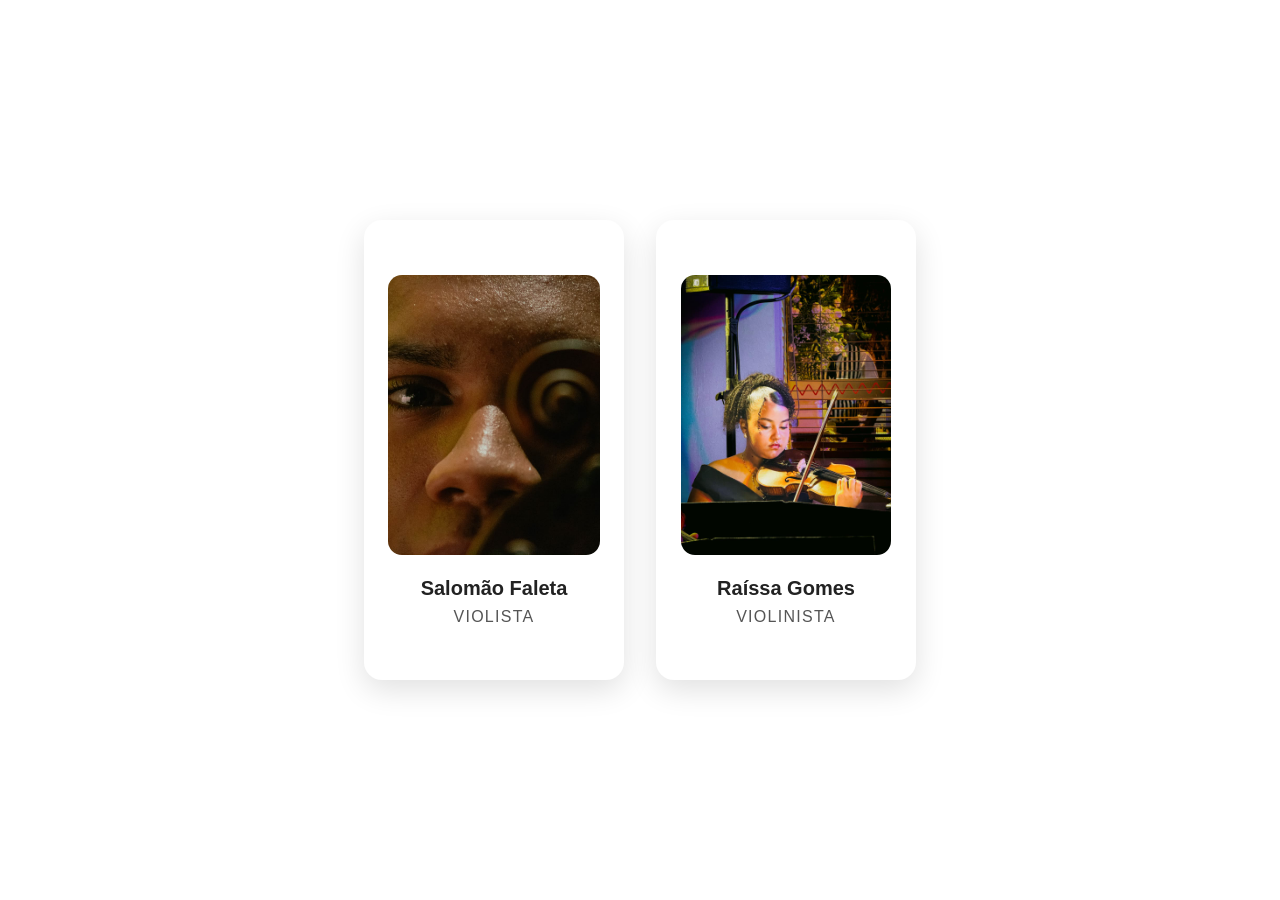
==== index.html @ 12d75437 "Initial commit" ====
<!DOCTYPE html>
<html lang="pt-BR">
  <head>
    <meta charset="UTF-8" />
    <meta name="viewport" content="width=device-width, initial-scale=1.0" />
    <title>Currículo</title>
    <link rel="stylesheet" href="assets/style.css" />
  </head>
  <body>
    <main class="container">
      <section class="card">
        <a href="assets/cv/salomao.pdf" target="_blank" rel="noopener noreferrer">
          <img src="assets/img/salomao.jpeg" alt="Foto de Salomão Faleta" />
        </a>
        <h1><a href="assets/cv/salomao.pdf" target="_blank" rel="noopener noreferrer">Salomão Faleta</a></h1>
        <p>Violista</p>
      </section>

      <section class="card">
        <a href="assets/cv/raissa.pdf" target="_blank" rel="noopener noreferrer">
          <img src="assets/img/raissa.jpeg" alt="Foto de Raíssa Gomes" />
        </a>
        <h1><a href="assets/cv/raissa.pdf" target="_blank" rel="noopener noreferrer">Raíssa Gomes</a></h1>
        <p>Violinista</p>
      </section>
    </main>
  </body>
</html>
---- assets/style.css ----
* {
  box-sizing: border-box;
}

body {
  margin: 0;
  min-height: 100vh;
  background: #ffffff;
  font-family: Arial, Helvetica, sans-serif;
  display: flex;
  justify-content: center;
  align-items: center;
  padding: 24px;
}

.container {
  display: flex;
  justify-content: center;
  align-items: center;
  gap: 32px;
  width: 100%;
  max-width: 900px;
}

.card {
  width: min(100%, 260px);
  min-height: 460px;
  background: #ffffff;
  border-radius: 18px;
  box-shadow: 0 10px 30px rgba(0, 0, 0, 0.12);
  display: flex;
  flex-direction: column;
  align-items: center;
  justify-content: center;
  padding: 24px;
  text-align: center;
}

.card img {
  width: 100%;
  max-width: 220px;
  height: 280px;
  object-fit: cover;
  border-radius: 14px;
  margin-bottom: 18px;
  transition: transform 0.3s ease, box-shadow 0.3s ease;
}

.card:hover img {
  transform: translateY(-6px);
  box-shadow: 0 10px 20px rgba(0, 0, 0, 0.18);
}

.card h1 {
  margin: 0 0 8px;
  font-size: 20px;
  color: #222222;
}

.card h1 a {
  color: inherit;
  text-decoration: none;
}

.card p {
  margin: 0;
  font-size: 16px;
  color: #555555;
  text-transform: uppercase;
  letter-spacing: 0.08em;
}

@media (max-width: 700px) {
  body {
    padding: 16px;
  }

  .container {
    flex-direction: column;
    gap: 20px;
  }

  .card {
    width: 100%;
    max-width: 320px;
    min-height: auto;
    padding: 20px;
  }

  .card img {
    max-width: 100%;
    height: 260px;
  }
}
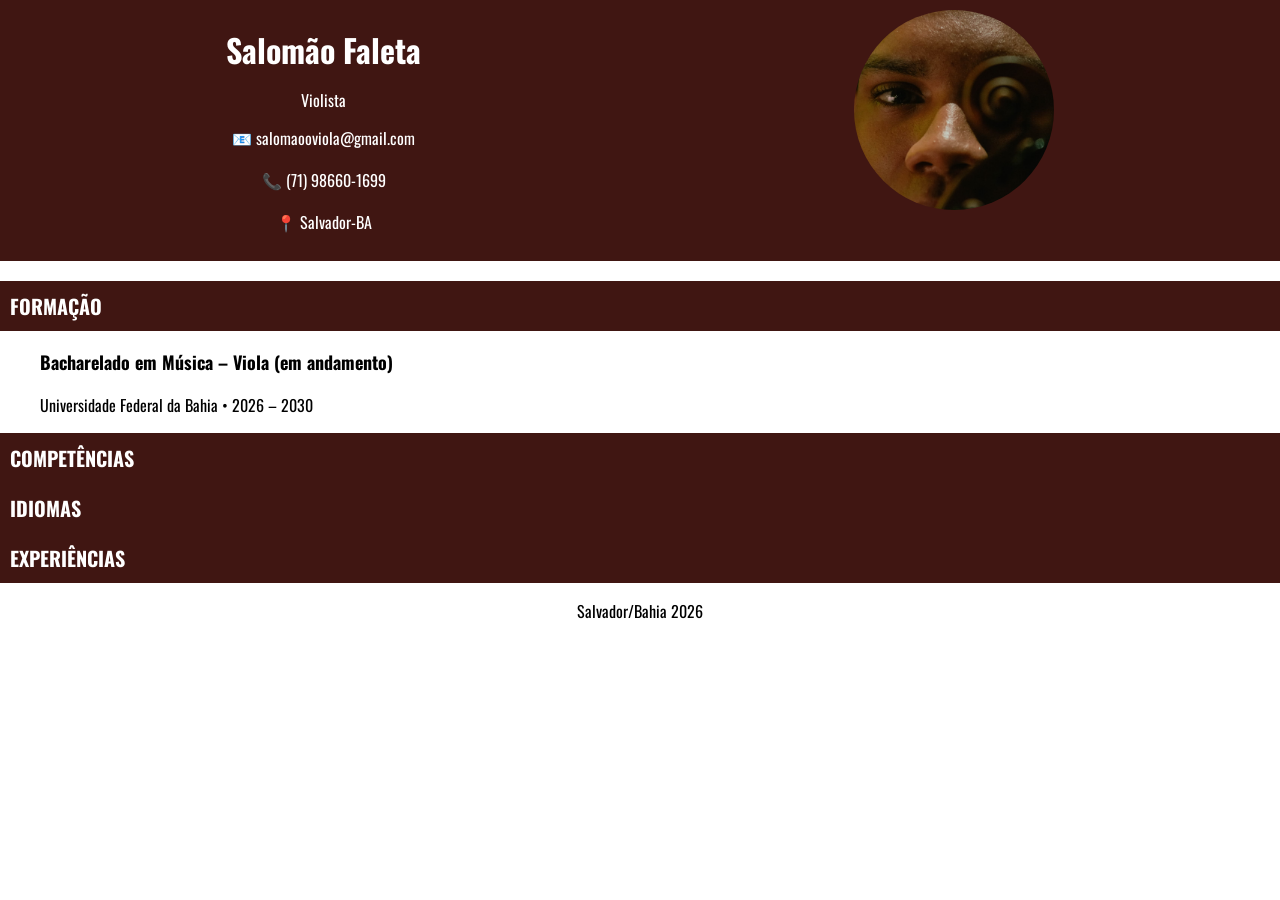
==== commit bd3ea739: "deixando o header automatico" ====
--- a/index.html
+++ b/index.html
@@ -1,28 +1,65 @@
 <!DOCTYPE html>
-<html lang="pt-BR">
-  <head>
-    <meta charset="UTF-8" />
-    <meta name="viewport" content="width=device-width, initial-scale=1.0" />
-    <title>Currículo</title>
-    <link rel="stylesheet" href="assets/style.css" />
-  </head>
-  <body>
-    <main class="container">
-      <section class="card">
-        <a href="assets/cv/salomao.pdf" target="_blank" rel="noopener noreferrer">
-          <img src="assets/img/salomao.jpeg" alt="Foto de Salomão Faleta" />
-        </a>
-        <h1><a href="assets/cv/salomao.pdf" target="_blank" rel="noopener noreferrer">Salomão Faleta</a></h1>
-        <p>Violista</p>
-      </section>
+<html lang="en">
 
-      <section class="card">
-        <a href="assets/cv/raissa.pdf" target="_blank" rel="noopener noreferrer">
-          <img src="assets/img/raissa.jpeg" alt="Foto de Raíssa Gomes" />
-        </a>
-        <h1><a href="assets/cv/raissa.pdf" target="_blank" rel="noopener noreferrer">Raíssa Gomes</a></h1>
-        <p>Violinista</p>
-      </section>
-    </main>
-  </body>
-</html>
+<head>
+    <meta charset="UTF-8">
+    <meta name="viewport" content="width=device-width, initial-scale=1.0">
+    <link rel="stylesheet" href="assets/style.css">
+    <link rel="stylesheet" href="assets/print.css">
+    <title>Modelo Currículo</title>
+</head>
+
+<body>
+
+    <div class="container">
+        <header>
+            <div class="infors">
+                <div class="infor_pessoais">
+                    <h1 id="nome"></h1>
+                    <p id="cargo"></p>
+                </div>
+                <div class="infor_contato">
+                    <p id="email"></p>
+                    <p id="telefone"></p>
+                    <p id="cidade"></p>
+                </div>
+            </div>
+
+            <div class="foto">
+                <img src="" alt="Salomão Faleta" id="foto">
+            </div>
+        </header>
+
+        <aside class="aside-formacao">
+            <h1 class="aside-h1">Formação</h1>
+
+            <ul>
+                <li> <p>Bacharelado em Música – Viola (em andamento)</p> </li>
+                <li> <p>Universidade Federal da Bahia • 2026 – 2030</p> </li>
+            </ul>
+
+        </aside>
+
+        <aside class="aside-competencias">
+            <h1 class="aside-h1">Competências</h1>
+        </aside>
+
+        <aside class="aside-idiomas">
+            <h1 class="aside-h1">Idiomas</h1>
+        </aside>
+
+        <aside class="aside-experiencias">
+            <h1 class="aside-h1">Experiências</h1>
+        </aside>
+
+
+
+        <footer>
+            <p>Salvador/Bahia 2026</p>
+        </footer>
+
+    </div>
+
+    <script src="assets/script.js"></script>
+</body>
+</html>
--- a/assets/style.css
+++ b/assets/style.css
@@ -1,94 +1,106 @@
+@import url('https://fonts.googleapis.com/css2?family=Oswald:wght@200..700&display=swap');
+:root {
+    --corTarget: #401612;
+    --corText: white;
+
+    --MainFont: "Oswald", sans-serif;
+}
+
 * {
-  box-sizing: border-box;
+    box-sizing: border-box;
 }
 
 body {
-  margin: 0;
-  min-height: 100vh;
-  background: #ffffff;
-  font-family: Arial, Helvetica, sans-serif;
-  display: flex;
-  justify-content: center;
-  align-items: center;
-  padding: 24px;
+    padding: 0;
+    margin: 0;
+    display: flex;
+    justify-content: center;
+    align-items: center;
+    font-family: var(--MainFont);
 }
 
 .container {
-  display: flex;
-  justify-content: center;
-  align-items: center;
-  gap: 32px;
-  width: 100%;
-  max-width: 900px;
+    width: 100vw;
+    /* background-color: red; */
 }
 
-.card {
-  width: min(100%, 260px);
-  min-height: 460px;
-  background: #ffffff;
-  border-radius: 18px;
-  box-shadow: 0 10px 30px rgba(0, 0, 0, 0.12);
-  display: flex;
-  flex-direction: column;
-  align-items: center;
-  justify-content: center;
-  padding: 24px;
-  text-align: center;
+header {
+    display: flex;
+    justify-content: space-around;
+    padding: 10px;
+    color: var(--corText);
+    background-color: var(--corTarget);
+    margin-bottom: 20px;
 }
 
-.card img {
-  width: 100%;
-  max-width: 220px;
-  height: 280px;
-  object-fit: cover;
-  border-radius: 14px;
-  margin-bottom: 18px;
-  transition: transform 0.3s ease, box-shadow 0.3s ease;
+.infors {
+    text-align: center;
 }
 
-.card:hover img {
-  transform: translateY(-6px);
-  box-shadow: 0 10px 20px rgba(0, 0, 0, 0.18);
+.infor_pessoais {
+    line-height: 1.2;
 }
 
-.card h1 {
-  margin: 0 0 8px;
-  font-size: 20px;
-  color: #222222;
+.infor_contato {
+    line-height: 1.6;
 }
 
-.card h1 a {
-  color: inherit;
-  text-decoration: none;
+#foto {
+    width: 200px;
+    height: 200px;
+    object-fit: cover;
+    border-radius: 50%;
 }
 
-.card p {
-  margin: 0;
-  font-size: 16px;
-  color: #555555;
-  text-transform: uppercase;
-  letter-spacing: 0.08em;
+aside {
+    height: auto;
 }
 
-@media (max-width: 700px) {
-  body {
-    padding: 16px;
-  }
+.aside-h1 {
+    font-size: 20px;
+    text-transform: uppercase;
+    background-color: var(--corTarget);
+    color: var(--corText);
+    margin: 0px;
+    padding: 10px;
+}
 
-  .container {
-    flex-direction: column;
-    gap: 20px;
-  }
+ul {
+    list-style: none;
+}
 
-  .card {
-    width: 100%;
-    max-width: 320px;
-    min-height: auto;
-    padding: 20px;
-  }
+ul li:first-child p {
+    font-weight: bold;
+    font-size: 18px;
+}
 
-  .card img {
-    max-width: 100%;
-    height: 260px;
-  }
+/* .aside-formaçao { height: auto;} */
+
+.aside-competencias {}
+
+.aside-idiomas {}
+
+.aside-experiencias {}
+
+
+
+footer{
+    text-align: center;
 }
+
+
+
+@media(max-width: 500px) {
+    .infor_pessoais h1 {
+        font-size: 25px;
+    }
+
+    .infor_contato {
+        font-size: 12px;
+    }
+
+    #foto {
+        width: 150px;
+        height: 150px;
+    }
+}
--- a/assets/print.css
+++ b/assets/print.css
@@ -0,0 +1,9 @@
+@media print {
+    * {
+        visibility: visible !important;
+    }
+
+    body {
+        overflow: visible !important;
+    }
+}
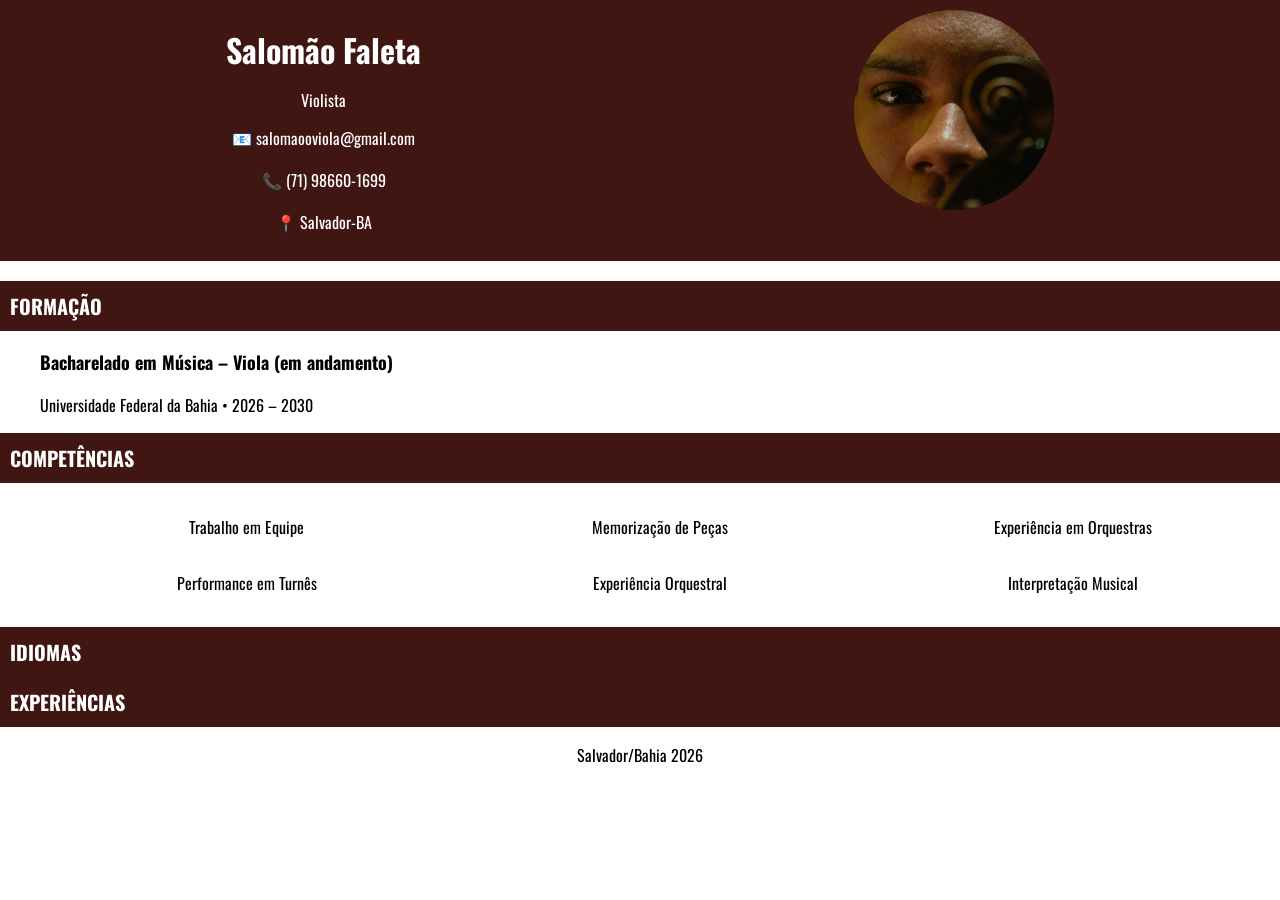
==== commit 3474d4b4: "seção de competencias 1" ====
--- a/index.html
+++ b/index.html
@@ -6,7 +6,7 @@
     <meta name="viewport" content="width=device-width, initial-scale=1.0">
     <link rel="stylesheet" href="assets/style.css">
     <link rel="stylesheet" href="assets/print.css">
-    <title>Modelo Currículo</title>
+    <title>Currículo | Salomão Faleta</title>
 </head>
 
 <body>
@@ -34,14 +34,24 @@
             <h1 class="aside-h1">Formação</h1>
 
             <ul>
-                <li> <p>Bacharelado em Música – Viola (em andamento)</p> </li>
-                <li> <p>Universidade Federal da Bahia • 2026 – 2030</p> </li>
+                <li> <p id="curso"></p> </li>
+                <li> <p id="ufba"></p> </li>
             </ul>
 
         </aside>
 
         <aside class="aside-competencias">
             <h1 class="aside-h1">Competências</h1>
+
+            <ul>
+                <li> <p id="competencia1">Trabalho em Equipe</p> </li>
+                <li> <p id="competencia2">Memorização de Peças </p> </li>
+                <li> <p id="competencia3">Experiência em Orquestras</p> </li>
+                <li> <p id="competencia4">Performance em Turnês </p> </li>
+                <li> <p id="competencia5">Experiência Orquestral</p> </li>
+                <li> <p id="competencia6">Interpretação Musical</p> </li>
+            </ul>
+               
         </aside>
 
         <aside class="aside-idiomas">
--- a/assets/style.css
+++ b/assets/style.css
@@ -1,4 +1,5 @@
 @import url('https://fonts.googleapis.com/css2?family=Oswald:wght@200..700&display=swap');
+
 :root {
     --corTarget: #401612;
     --corText: white;
@@ -8,6 +9,9 @@
 
 * {
     box-sizing: border-box;
+    /* padding: 0;
+    margin: 0; 
+    OPTEI EM NÃO ZERAR, CASO DER ALGO ERRDO POSSO VER SE TEM RELAÇÃO AQUI */
 }
 
 body {
@@ -69,14 +73,23 @@
     list-style: none;
 }
 
-ul li:first-child p {
+.aside-formacao ul li:first-child p {
     font-weight: bold;
     font-size: 18px;
 }
 
 /* .aside-formaçao { height: auto;} */
 
-.aside-competencias {}
+.aside-competencias {
+    display: flex;
+    flex-direction: column;
+}
+
+.aside-competencias ul {
+    display: grid;
+    grid-template-columns: repeat(3, 1fr);
+    text-align: center;
+}
 
 .aside-idiomas {}
 
@@ -84,10 +97,17 @@
 
 
 
-footer{
+footer {
     text-align: center;
 }
 
+@media(width <= 600px) {
+
+    .aside-competencias ul {
+        grid-template-columns: repeat(1, 1fr);
+       
+    }
+}
 
 
 @media(max-width: 500px) {
--- a/assets/print.css
+++ b/assets/print.css
@@ -1,3 +1,8 @@
+@page {
+    size: A4;
+    margin: 0cm;
+}
+
 @media print {
     * {
         visibility: visible !important;
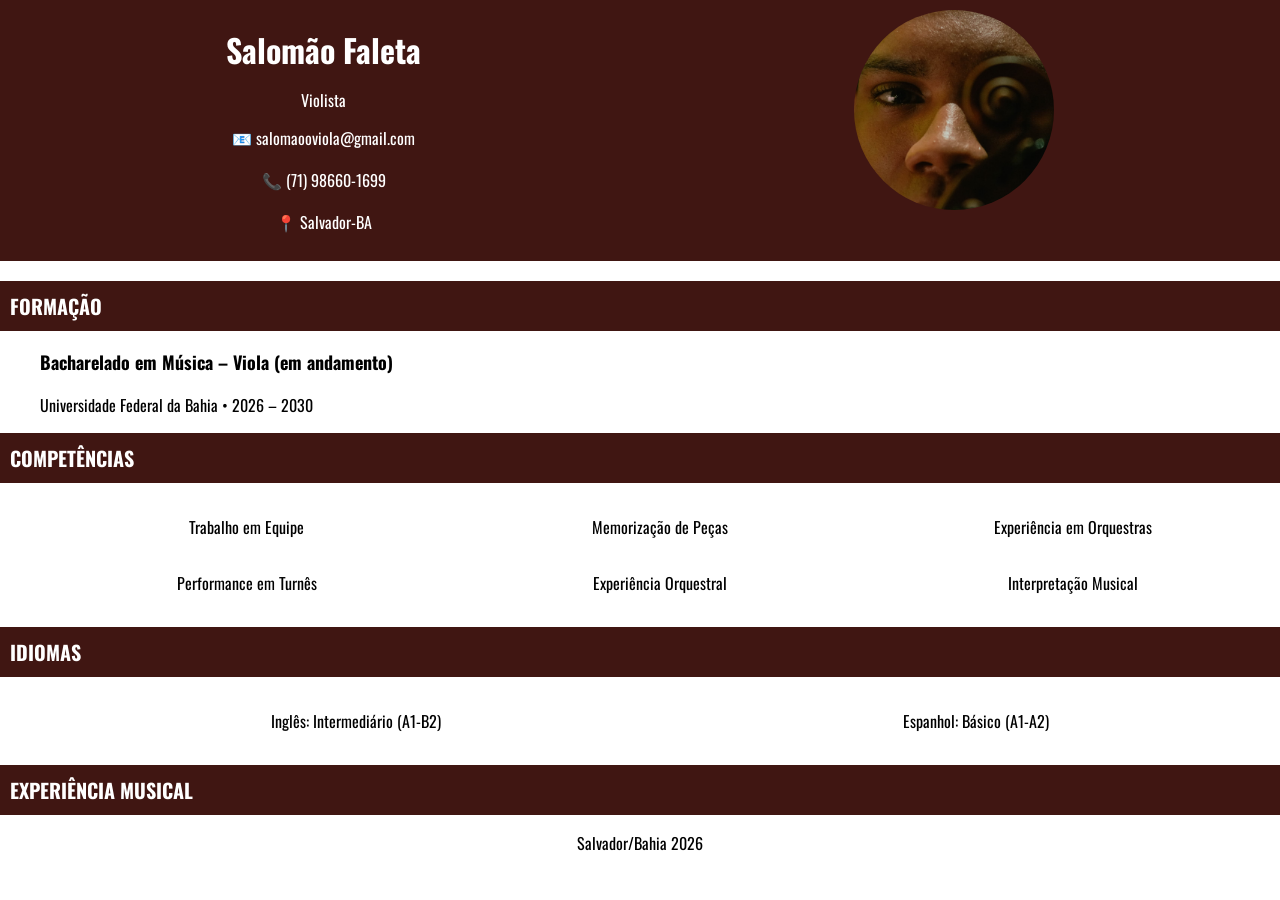
==== commit 429c885d: "habilidades e idomas ok 2" ====
--- a/index.html
+++ b/index.html
@@ -1,5 +1,5 @@
 <!DOCTYPE html>
-<html lang="en">
+<html lang="pt-BR">
 
 <head>
     <meta charset="UTF-8">
@@ -10,7 +10,6 @@
 </head>
 
 <body>
-
     <div class="container">
         <header>
             <div class="infors">
@@ -24,7 +23,6 @@
                     <p id="cidade"></p>
                 </div>
             </div>
-
             <div class="foto">
                 <img src="" alt="Salomão Faleta" id="foto">
             </div>
@@ -32,34 +30,30 @@
 
         <aside class="aside-formacao">
             <h1 class="aside-h1">Formação</h1>
-
             <ul>
-                <li> <p id="curso"></p> </li>
-                <li> <p id="ufba"></p> </li>
+                <li>
+                    <p id="curso"></p>
+                </li>
+                <li>
+                    <p id="ufba"></p>
+                </li>
             </ul>
-
         </aside>
 
         <aside class="aside-competencias">
             <h1 class="aside-h1">Competências</h1>
-
-            <ul>
-                <li> <p id="competencia1">Trabalho em Equipe</p> </li>
-                <li> <p id="competencia2">Memorização de Peças </p> </li>
-                <li> <p id="competencia3">Experiência em Orquestras</p> </li>
-                <li> <p id="competencia4">Performance em Turnês </p> </li>
-                <li> <p id="competencia5">Experiência Orquestral</p> </li>
-                <li> <p id="competencia6">Interpretação Musical</p> </li>
-            </ul>
-               
+            <ul id="lista-competencias"></ul>
         </aside>
 
         <aside class="aside-idiomas">
             <h1 class="aside-h1">Idiomas</h1>
+            <ul id="lista-idiomas"></ul>
         </aside>
 
         <aside class="aside-experiencias">
-            <h1 class="aside-h1">Experiências</h1>
+            <h1 class="aside-h1">Experiência Musical</h1>
+
+
         </aside>
 
 
@@ -72,4 +66,5 @@
 
     <script src="assets/script.js"></script>
 </body>
+
 </html>
--- a/assets/style.css
+++ b/assets/style.css
@@ -85,15 +85,22 @@
     flex-direction: column;
 }
 
-.aside-competencias ul {
+.aside-competencias ul{
     display: grid;
     grid-template-columns: repeat(3, 1fr);
     text-align: center;
 }
 
-.aside-idiomas {}
+.aside-idiomas ul{
+    display: flex;
+    justify-content: space-around;
+    flex-wrap: wrap;
+    
+}
 
-.aside-experiencias {}
+.aside-experiencias {
+    
+}
 
 
 
@@ -109,7 +116,6 @@
     }
 }
 
-
 @media(max-width: 500px) {
     .infor_pessoais h1 {
         font-size: 25px;
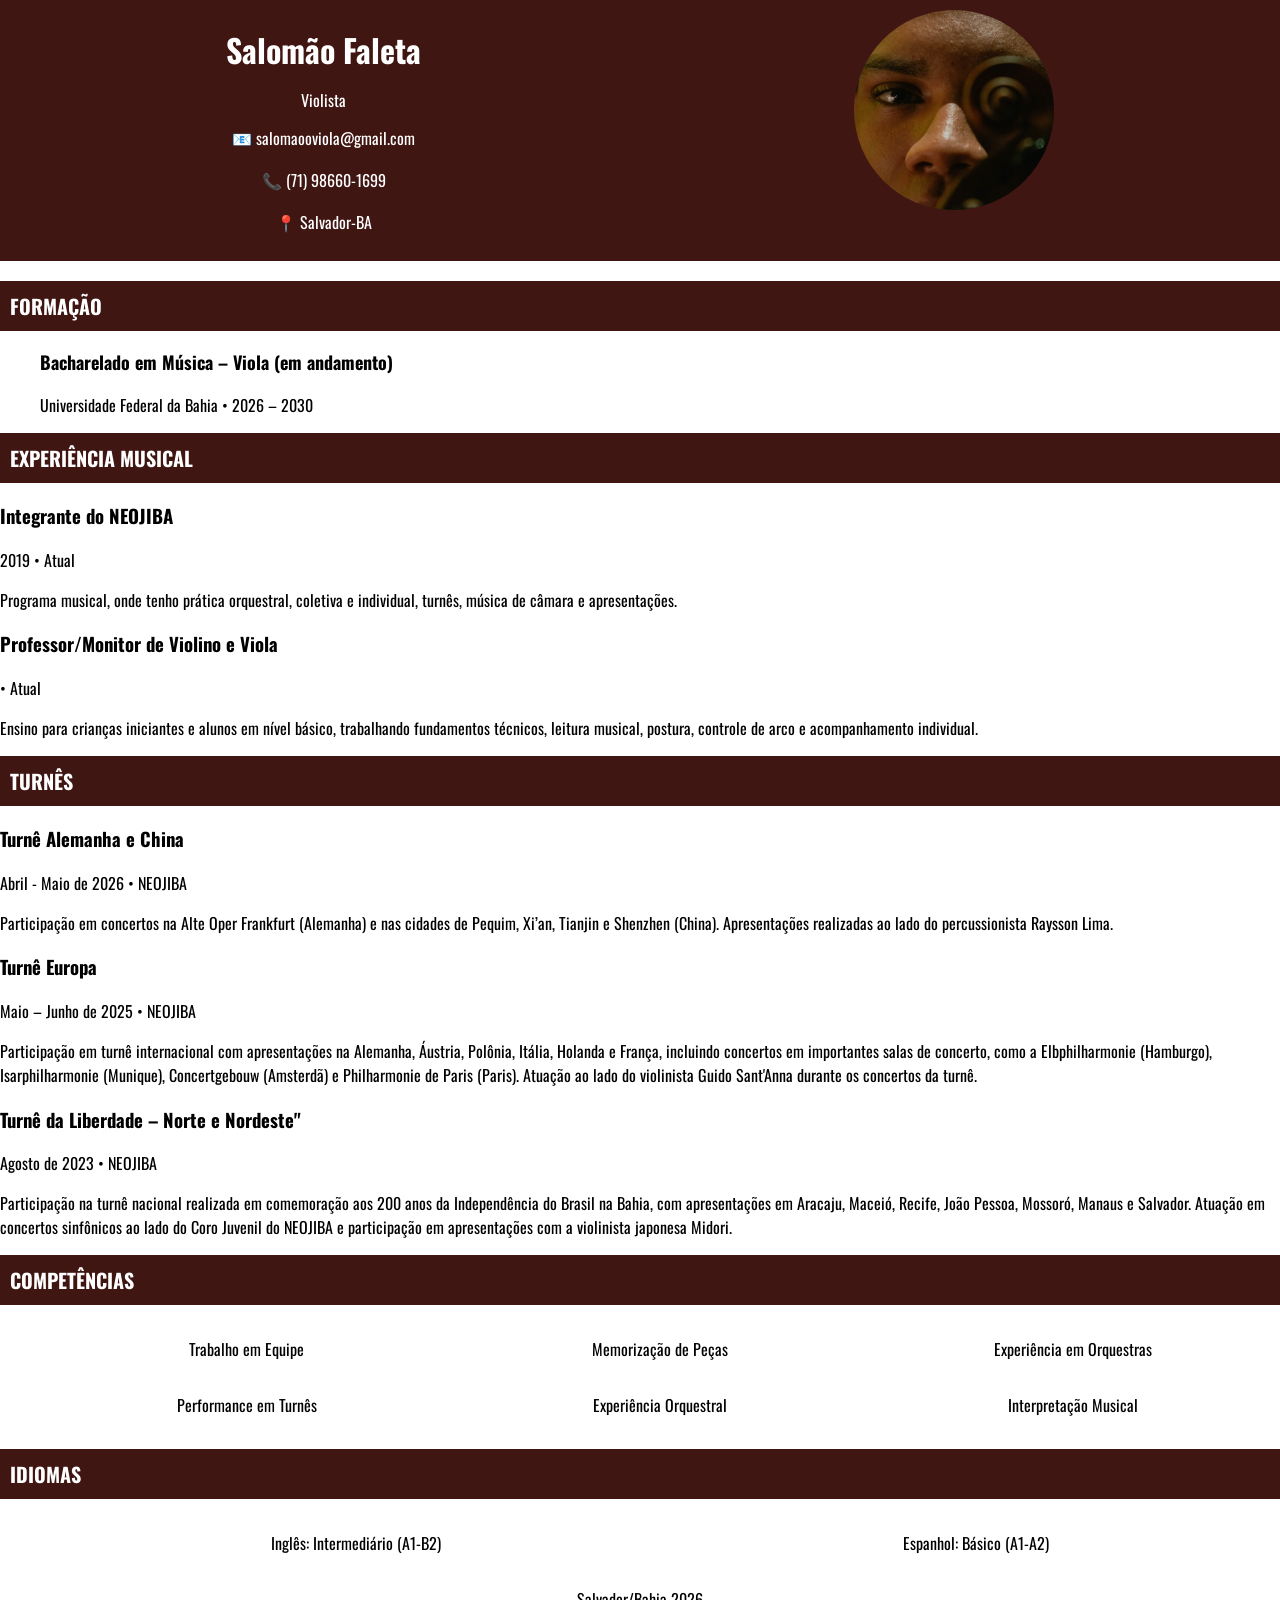
==== commit 995e720d: "reorganizando a sequencia de exibição E tbm adicionado informações." ====
--- a/index.html
+++ b/index.html
@@ -5,7 +5,7 @@
     <meta charset="UTF-8">
     <meta name="viewport" content="width=device-width, initial-scale=1.0">
     <link rel="stylesheet" href="assets/style.css">
-    <link rel="stylesheet" href="assets/print.css">
+    <link rel="stylesheet" href="assets/print.css" midia="print">
     <title>Currículo | Salomão Faleta</title>
 </head>
 
@@ -29,7 +29,7 @@
         </header>
 
         <aside class="aside-formacao">
-            <h1 class="aside-h1">Formação</h1>
+            <h1 class="target-h1">Formação</h1>
             <ul>
                 <li>
                     <p id="curso"></p>
@@ -39,22 +39,71 @@
                 </li>
             </ul>
         </aside>
+        
+        <aside class="aside-experiencias">
+            <h1 class="target-h1">Experiência Musical</h1>
+
+            <section>
+                <h1 class="section-h1">Integrante do NEOJIBA</h1>
+                <p class="section-carga">2019 • Atual</p>
+                <p class="section-desc">Programa musical, onde tenho prática orquestral, 
+                    coletiva e individual, turnês, música de câmara e apresentações.
+                </p>
+            </section>
+            <section>
+                <h1 class="section-h1">Professor/Monitor de Violino e Viola</h1>
+                <p class="section-carga"> • Atual</p>
+                <p class="section-desc">Ensino para crianças iniciantes e alunos em nível básico, 
+                    trabalhando fundamentos técnicos, leitura musical, postura, 
+                    controle de arco e acompanhamento individual.
+                </p>
+            </section>
+
+            <!-- TURNÊS -->
+            <section>
+                <h1 class="target-h1">Turnês</h1>
+                <h3>Turnê Alemanha e China</h3>
+                <p class="section-carga">Abril - Maio de 2026 • NEOJIBA</p>
+                <p class="section-desc">Participação em concertos na Alte Oper Frankfurt (Alemanha)
+                    e nas cidades de Pequim, Xi’an, Tianjin e Shenzhen (China). 
+                    Apresentações realizadas ao lado do percussionista Raysson Lima.
+                </p>
+            </section>
+            <section>
+                <h3>Turnê Europa</h3>
+                <p class="section-carga">Maio – Junho de 2025 • NEOJIBA</p>
+                <p class="section-desc">Participação em turnê internacional com apresentações na
+                    Alemanha, Áustria, Polônia, Itália, Holanda e França,
+                    incluindo concertos em importantes salas de concerto, 
+                    como a Elbphilharmonie (Hamburgo), Isarphilharmonie (Munique),
+                    Concertgebouw (Amsterdã) e Philharmonie de Paris (Paris). 
+                    Atuação ao lado do violinista Guido Sant'Anna durante os concertos da turnê.
+                </p>
+            </section>
+            <section>
+                <h3>Turnê da Liberdade – Norte e Nordeste"</h3>
+                <p class="section-carga">Agosto de 2023 • NEOJIBA</p>
+                <p class="section-desc">Participação na turnê nacional realizada em comemoração aos 200 anos 
+                    da Independência do Brasil na Bahia, com apresentações em 
+                    Aracaju, Maceió, Recife, João Pessoa, Mossoró, Manaus e Salvador. 
+                    Atuação em concertos sinfônicos ao lado do Coro Juvenil do NEOJIBA e participação 
+                    em apresentações com a violinista japonesa Midori.
+                </p>
+            </section>
+           
+
+        </aside>
 
         <aside class="aside-competencias">
-            <h1 class="aside-h1">Competências</h1>
+            <h1 class="target-h1">Competências</h1>
             <ul id="lista-competencias"></ul>
         </aside>
 
         <aside class="aside-idiomas">
-            <h1 class="aside-h1">Idiomas</h1>
+            <h1 class="target-h1">Idiomas</h1>
             <ul id="lista-idiomas"></ul>
         </aside>
 
-        <aside class="aside-experiencias">
-            <h1 class="aside-h1">Experiência Musical</h1>
-
-
-        </aside>
 
 
 
--- a/assets/style.css
+++ b/assets/style.css
@@ -60,7 +60,7 @@
     height: auto;
 }
 
-.aside-h1 {
+.target-h1 {
     font-size: 20px;
     text-transform: uppercase;
     background-color: var(--corTarget);
--- a/assets/print.css
+++ b/assets/print.css
@@ -11,4 +11,9 @@
     body {
         overflow: visible !important;
     }
+
+    aside {
+        break-inside: avoid;
+        page-break-inside: avoid;
+    }
 }
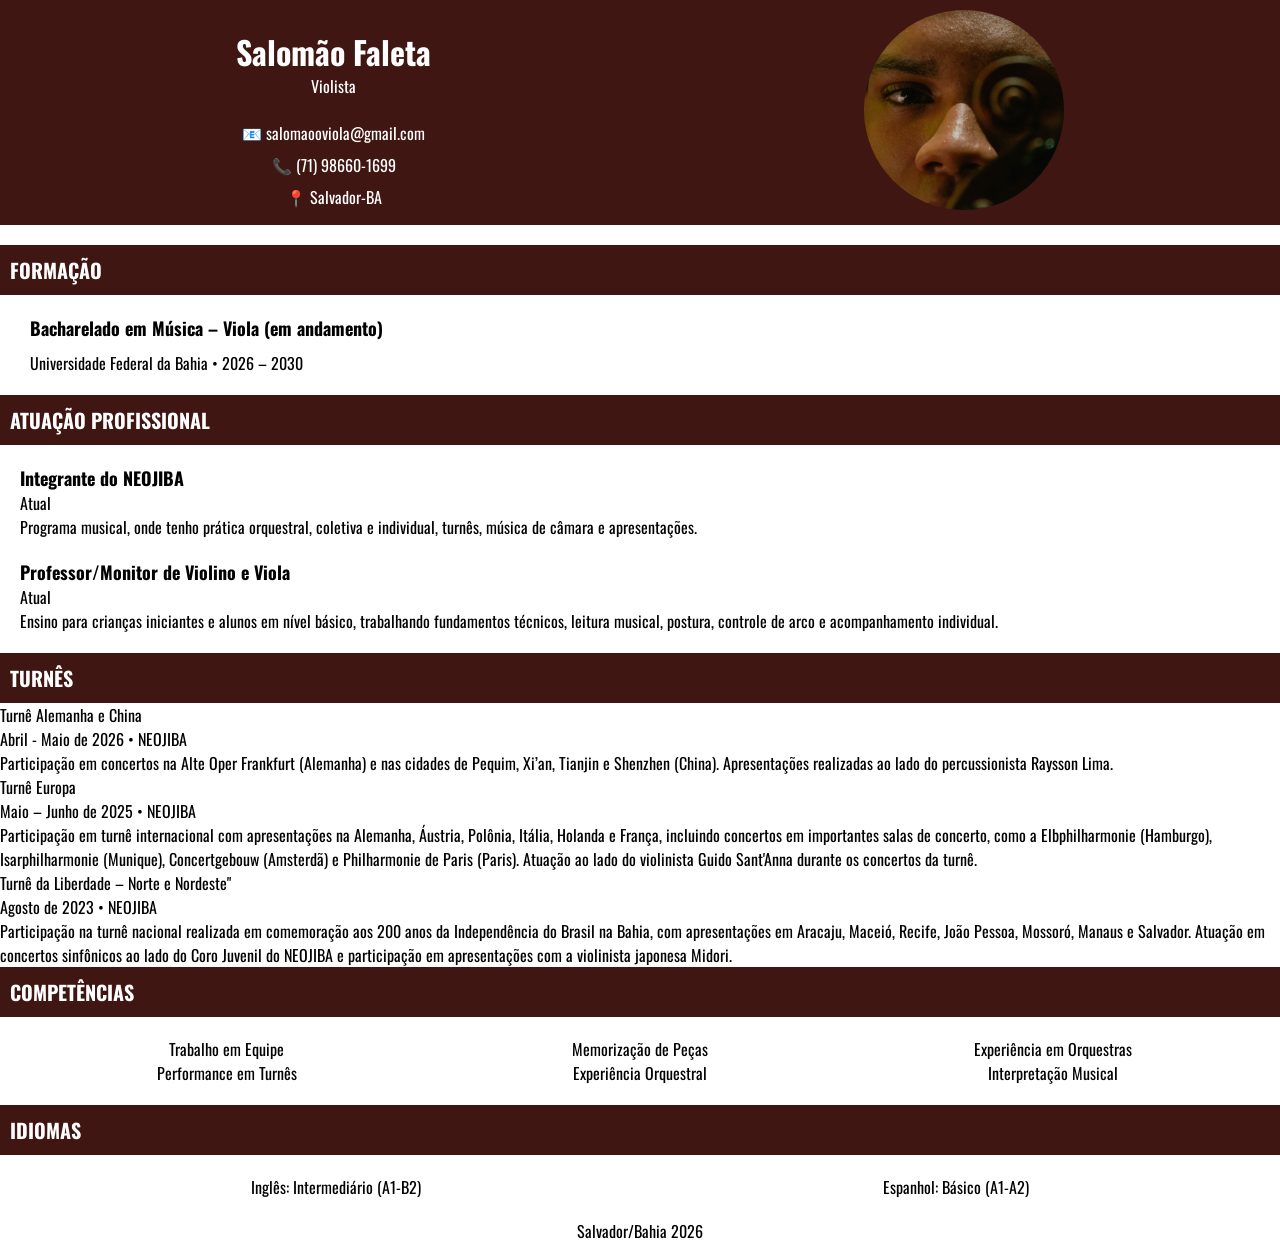
==== commit 866e2830: "redefinindo espaços" ====
--- a/index.html
+++ b/index.html
@@ -39,60 +39,63 @@
                 </li>
             </ul>
         </aside>
-        
+
         <aside class="aside-experiencias">
-            <h1 class="target-h1">Experiência Musical</h1>
+            <h1 class="target-h1">Atuação Profissional</h1>
 
             <section>
-                <h1 class="section-h1">Integrante do NEOJIBA</h1>
-                <p class="section-carga">2019 • Atual</p>
-                <p class="section-desc">Programa musical, onde tenho prática orquestral, 
+                <p class="section-p">Integrante do NEOJIBA</p>
+                <p class="section-carga">Atual</p>
+                <p class="section-desc">Programa musical, onde tenho prática orquestral,
                     coletiva e individual, turnês, música de câmara e apresentações.
                 </p>
             </section>
             <section>
-                <h1 class="section-h1">Professor/Monitor de Violino e Viola</h1>
-                <p class="section-carga"> • Atual</p>
-                <p class="section-desc">Ensino para crianças iniciantes e alunos em nível básico, 
-                    trabalhando fundamentos técnicos, leitura musical, postura, 
+                <p class="section-p">Professor/Monitor de Violino e Viola</p>
+                <p class="section-carga">Atual</p>
+                <p class="section-desc">Ensino para crianças iniciantes e alunos em nível básico,
+                    trabalhando fundamentos técnicos, leitura musical, postura,
                     controle de arco e acompanhamento individual.
                 </p>
             </section>
+        </aside>
 
-            <!-- TURNÊS -->
-            <section>
-                <h1 class="target-h1">Turnês</h1>
-                <h3>Turnê Alemanha e China</h3>
-                <p class="section-carga">Abril - Maio de 2026 • NEOJIBA</p>
-                <p class="section-desc">Participação em concertos na Alte Oper Frankfurt (Alemanha)
-                    e nas cidades de Pequim, Xi’an, Tianjin e Shenzhen (China). 
-                    Apresentações realizadas ao lado do percussionista Raysson Lima.
-                </p>
-            </section>
-            <section>
-                <h3>Turnê Europa</h3>
-                <p class="section-carga">Maio – Junho de 2025 • NEOJIBA</p>
-                <p class="section-desc">Participação em turnê internacional com apresentações na
-                    Alemanha, Áustria, Polônia, Itália, Holanda e França,
-                    incluindo concertos em importantes salas de concerto, 
-                    como a Elbphilharmonie (Hamburgo), Isarphilharmonie (Munique),
-                    Concertgebouw (Amsterdã) e Philharmonie de Paris (Paris). 
-                    Atuação ao lado do violinista Guido Sant'Anna durante os concertos da turnê.
-                </p>
-            </section>
-            <section>
-                <h3>Turnê da Liberdade – Norte e Nordeste"</h3>
-                <p class="section-carga">Agosto de 2023 • NEOJIBA</p>
-                <p class="section-desc">Participação na turnê nacional realizada em comemoração aos 200 anos 
-                    da Independência do Brasil na Bahia, com apresentações em 
-                    Aracaju, Maceió, Recife, João Pessoa, Mossoró, Manaus e Salvador. 
-                    Atuação em concertos sinfônicos ao lado do Coro Juvenil do NEOJIBA e participação 
-                    em apresentações com a violinista japonesa Midori.
-                </p>
-            </section>
-           
+        <!-- TURNÊS -->
+        <section class="section-turnes">
+            <h1 class="target-h1">Turnês</h1>
+            <p>Turnê Alemanha e China</p>
+            <p class="section-carga">Abril - Maio de 2026 • NEOJIBA</p>
+            <p class="section-desc">Participação em concertos na Alte Oper Frankfurt (Alemanha)
+                e nas cidades de Pequim, Xi’an, Tianjin e Shenzhen (China).
+                Apresentações realizadas ao lado do percussionista Raysson Lima.
+            </p>
+        </section>
 
-        </aside>
+        <section class="section-turnes">
+            <p>Turnê Europa</p>
+            <p class="section-carga">Maio – Junho de 2025 • NEOJIBA</p>
+            <p class="section-desc">Participação em turnê internacional com apresentações na
+                Alemanha, Áustria, Polônia, Itália, Holanda e França,
+                incluindo concertos em importantes salas de concerto,
+                como a Elbphilharmonie (Hamburgo), Isarphilharmonie (Munique),
+                Concertgebouw (Amsterdã) e Philharmonie de Paris (Paris).
+                Atuação ao lado do violinista Guido Sant'Anna durante os concertos da turnê.
+            </p>
+        </section>
+
+        <section class="section-turnes">
+            <p>Turnê da Liberdade – Norte e Nordeste"</p>
+            <p class="section-carga">Agosto de 2023 • NEOJIBA</p>
+            <p class="section-desc">Participação na turnê nacional realizada em comemoração aos 200 anos
+                da Independência do Brasil na Bahia, com apresentações em
+                Aracaju, Maceió, Recife, João Pessoa, Mossoró, Manaus e Salvador.
+                Atuação em concertos sinfônicos ao lado do Coro Juvenil do NEOJIBA e participação
+                em apresentações com a violinista japonesa Midori.
+            </p>
+        </section>
+
+
+
 
         <aside class="aside-competencias">
             <h1 class="target-h1">Competências</h1>
@@ -105,15 +108,10 @@
         </aside>
 
 
-
-
         <footer>
             <p>Salvador/Bahia 2026</p>
         </footer>
-
     </div>
-
     <script src="assets/script.js"></script>
 </body>
-
 </html>
--- a/assets/style.css
+++ b/assets/style.css
@@ -9,9 +9,8 @@
 
 * {
     box-sizing: border-box;
-    /* padding: 0;
+    padding: 0;
     margin: 0; 
-    OPTEI EM NÃO ZERAR, CASO DER ALGO ERRDO POSSO VER SE TEM RELAÇÃO AQUI */
 }
 
 body {
@@ -25,7 +24,6 @@
 
 .container {
     width: 100vw;
-    /* background-color: red; */
 }
 
 header {
@@ -43,10 +41,12 @@
 
 .infor_pessoais {
     line-height: 1.2;
+    line-height: 1.4;
+    margin: 20px;
 }
 
 .infor_contato {
-    line-height: 1.6;
+    line-height: 2.0;
 }
 
 #foto {
@@ -69,8 +69,15 @@
     padding: 10px;
 }
 
+/* FORMAÇÃO */
+
 ul {
     list-style: none;
+    margin: 20px;
+}
+
+.aside-formacao ul li{
+    margin: 10px;
 }
 
 .aside-formacao ul li:first-child p {
@@ -78,7 +85,33 @@
     font-size: 18px;
 }
 
-/* .aside-formaçao { height: auto;} */
+/* EXPERIENCIAS */
+
+.aside-experiencias section{
+    text-align: justify;
+    margin: 20px;
+}
+
+.section-p {
+    font-weight: bold;
+    font-size: 18px;
+}
+
+
+/* TURNÊS */
+
+
+
+
+
+
+
+
+
+
+
+
+/* COMPETENCIAS */
 
 .aside-competencias {
     display: flex;
@@ -91,17 +124,13 @@
     text-align: center;
 }
 
+/* IDOMAS */
 .aside-idiomas ul{
     display: flex;
     justify-content: space-around;
     flex-wrap: wrap;
     
 }
-
-.aside-experiencias {
-    
-}
-
 
 
 footer {
--- a/assets/print.css
+++ b/assets/print.css
@@ -12,8 +12,8 @@
         overflow: visible !important;
     }
 
-    aside {
+    .section-turnes {
         break-inside: avoid;
-        page-break-inside: avoid;
+        page-break-inside: avoid; 
     }
 }
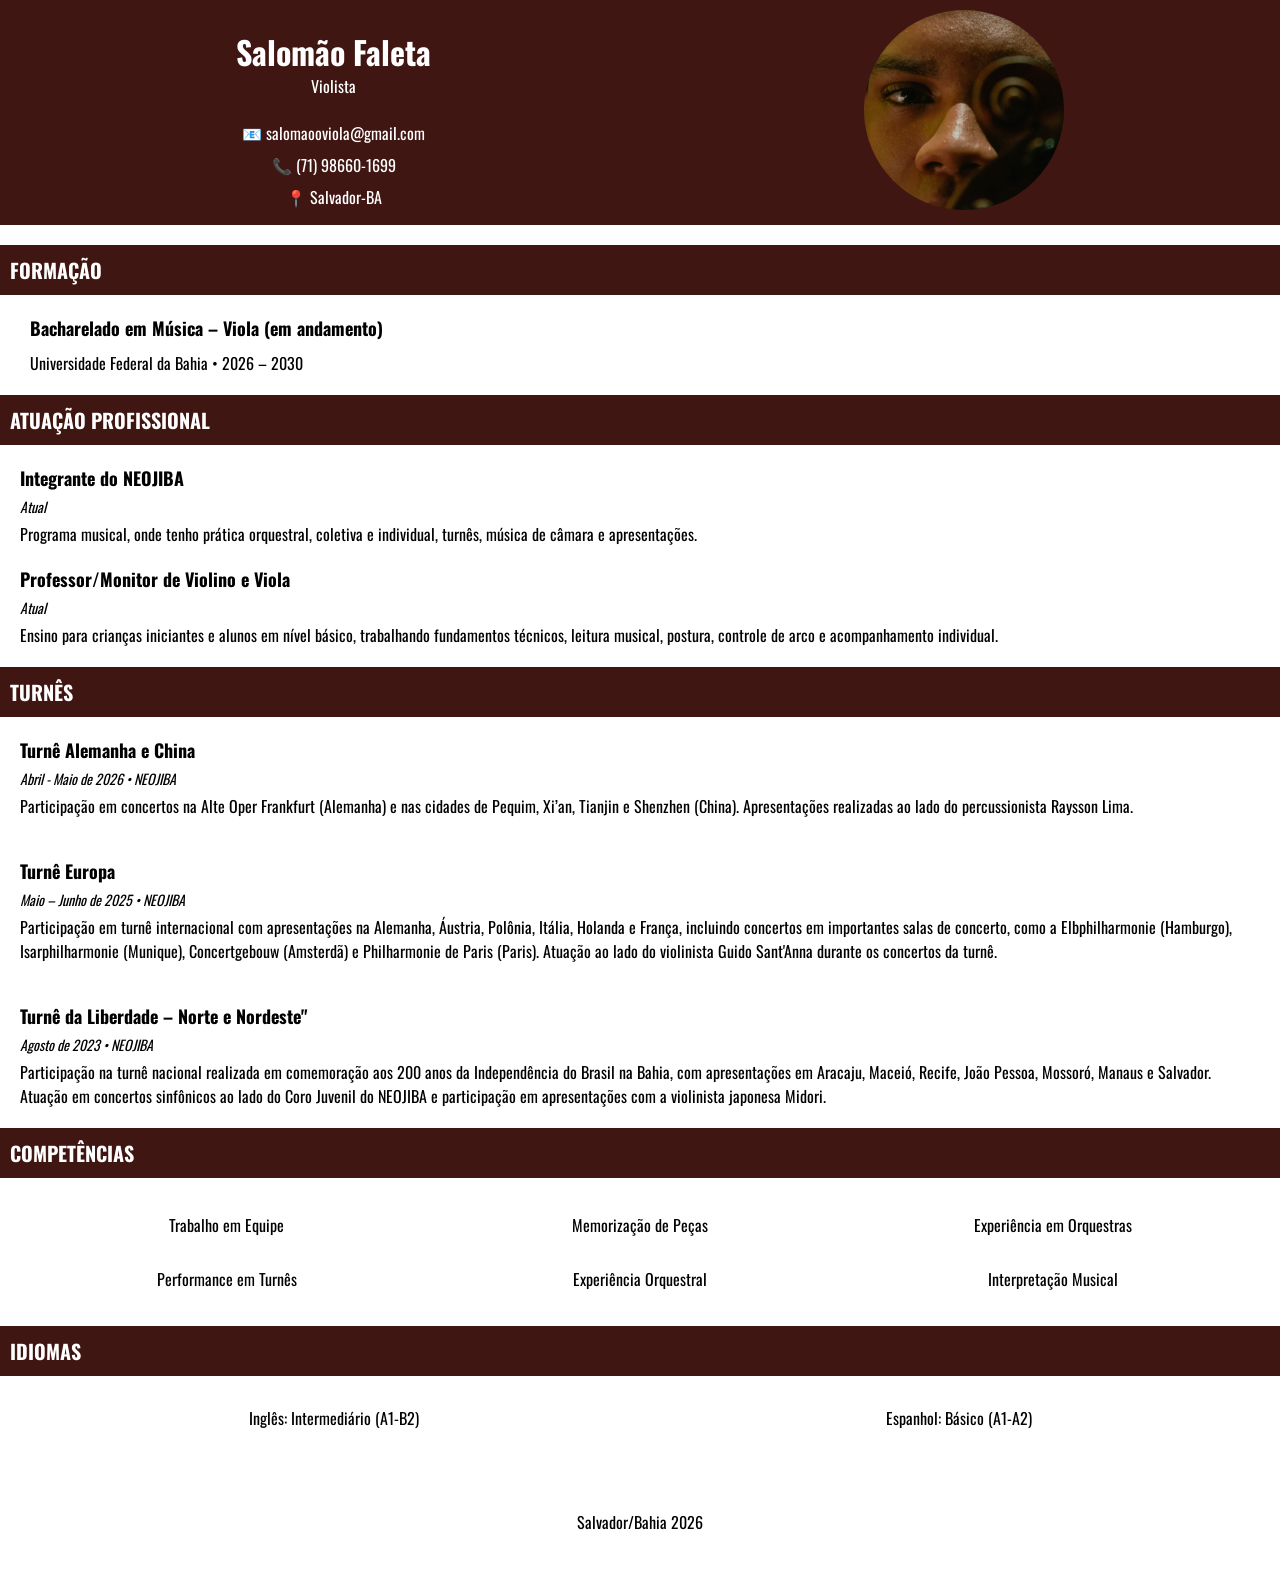
==== commit 2abddfd1: "reorganizando: final" ====
--- a/index.html
+++ b/index.html
@@ -61,39 +61,41 @@
         </aside>
 
         <!-- TURNÊS -->
-        <section class="section-turnes">
+        <aside class="aside-turnes">
             <h1 class="target-h1">Turnês</h1>
-            <p>Turnê Alemanha e China</p>
-            <p class="section-carga">Abril - Maio de 2026 • NEOJIBA</p>
-            <p class="section-desc">Participação em concertos na Alte Oper Frankfurt (Alemanha)
-                e nas cidades de Pequim, Xi’an, Tianjin e Shenzhen (China).
-                Apresentações realizadas ao lado do percussionista Raysson Lima.
-            </p>
-        </section>
+            <section class="section-turnes">
+                <p class="section-titulo">Turnê Alemanha e China</p>
+                <p class="section-carga">Abril - Maio de 2026 • NEOJIBA</p>
+                <p class="section-desc">Participação em concertos na Alte Oper Frankfurt (Alemanha)
+                    e nas cidades de Pequim, Xi’an, Tianjin e Shenzhen (China).
+                    Apresentações realizadas ao lado do percussionista Raysson Lima.
+                </p>
+            </section>
 
-        <section class="section-turnes">
-            <p>Turnê Europa</p>
-            <p class="section-carga">Maio – Junho de 2025 • NEOJIBA</p>
-            <p class="section-desc">Participação em turnê internacional com apresentações na
-                Alemanha, Áustria, Polônia, Itália, Holanda e França,
-                incluindo concertos em importantes salas de concerto,
-                como a Elbphilharmonie (Hamburgo), Isarphilharmonie (Munique),
-                Concertgebouw (Amsterdã) e Philharmonie de Paris (Paris).
-                Atuação ao lado do violinista Guido Sant'Anna durante os concertos da turnê.
-            </p>
-        </section>
+            <section class="section-turnes">
+                <p class="section-titulo">Turnê Europa</p>
+                <p class="section-carga">Maio – Junho de 2025 • NEOJIBA</p>
+                <p class="section-desc">Participação em turnê internacional com apresentações na
+                    Alemanha, Áustria, Polônia, Itália, Holanda e França,
+                    incluindo concertos em importantes salas de concerto,
+                    como a Elbphilharmonie (Hamburgo), Isarphilharmonie (Munique),
+                    Concertgebouw (Amsterdã) e Philharmonie de Paris (Paris).
+                    Atuação ao lado do violinista Guido Sant'Anna durante os concertos da turnê.
+                </p>
+            </section>
 
-        <section class="section-turnes">
-            <p>Turnê da Liberdade – Norte e Nordeste"</p>
-            <p class="section-carga">Agosto de 2023 • NEOJIBA</p>
-            <p class="section-desc">Participação na turnê nacional realizada em comemoração aos 200 anos
-                da Independência do Brasil na Bahia, com apresentações em
-                Aracaju, Maceió, Recife, João Pessoa, Mossoró, Manaus e Salvador.
-                Atuação em concertos sinfônicos ao lado do Coro Juvenil do NEOJIBA e participação
-                em apresentações com a violinista japonesa Midori.
-            </p>
-        </section>
+            <section class="section-turnes">
+                <p class="section-titulo">Turnê da Liberdade – Norte e Nordeste"</p>
+                <p class="section-carga">Agosto de 2023 • NEOJIBA</p>
+                <p class="section-desc">Participação na turnê nacional realizada em comemoração aos 200 anos
+                    da Independência do Brasil na Bahia, com apresentações em
+                    Aracaju, Maceió, Recife, João Pessoa, Mossoró, Manaus e Salvador.
+                    Atuação em concertos sinfônicos ao lado do Coro Juvenil do NEOJIBA e participação
+                    em apresentações com a violinista japonesa Midori.
+                </p>
+            </section>
 
+        </aside>
 
 
 
@@ -114,4 +116,5 @@
     </div>
     <script src="assets/script.js"></script>
 </body>
+
 </html>
--- a/assets/style.css
+++ b/assets/style.css
@@ -100,11 +100,20 @@
 
 /* TURNÊS */
 
+.section-turnes{
+    padding: 20px;
+}
 
+.section-titulo {
+    font-weight: bold;
+    font-size: 18px;
+}
 
-
-
-
+.section-carga {
+    font-style: italic;
+    font-size: 14px;
+    margin: 5px 0px;
+}
 
 
 
@@ -124,17 +133,22 @@
     text-align: center;
 }
 
+.aside-competencias ul li,
+.aside-idiomas ul, li{
+    margin: 15px;
+}
+
 /* IDOMAS */
 .aside-idiomas ul{
     display: flex;
     justify-content: space-around;
     flex-wrap: wrap;
-    
 }
 
 
 footer {
     text-align: center;
+    padding: 50px;
 }
 
 @media(width <= 600px) {
